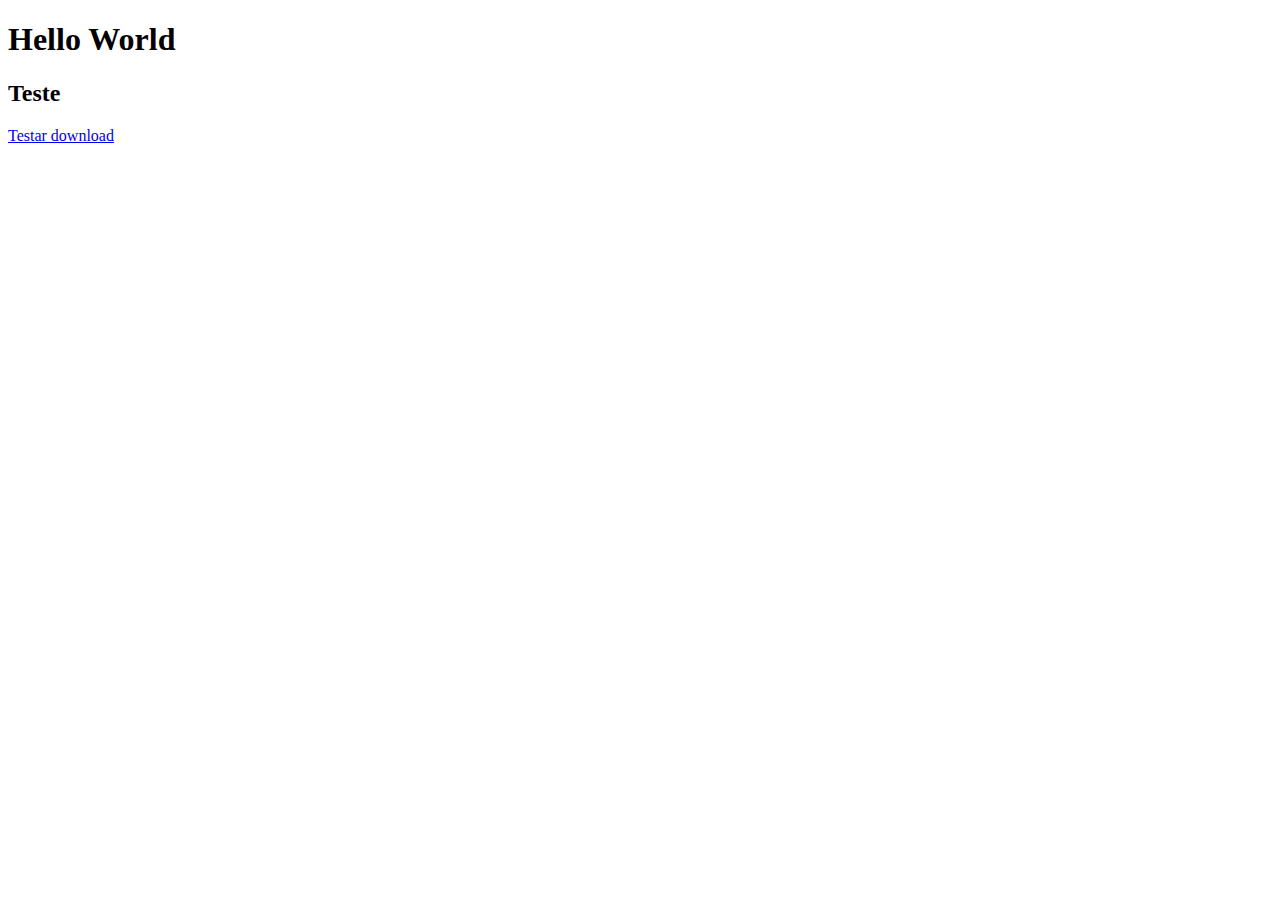
==== index.html @ 8bbfe2a3 "testar download" ====
<!DOCTYPE html>
<html>
  <head>
    <meta name="google-adsense-account" content="ca-pub-3109586549616699">
    <meta charset="UTF-8"/>
</head>
  <body>
    <h1>Hello World</h1>
    <h2>Teste</h2>
    <a href="magnet:?xt=urn:btih:42316E15598255E6E507F90A61927417BB854336&dn=Madame.Web.2024.1080p.HDCAM.Dublado.V.2.mkv&tr=udp%3a%2f%2ftracker.openbittorrent.com%3a80%2fannounce&tr=udp%3a%2f%2ftracker.opentrackr.org%3a1337%2fannounce&tr=wss%3a%2f%2fwstracker.online">
      Testar download    
    </a>
  </body>
</html>
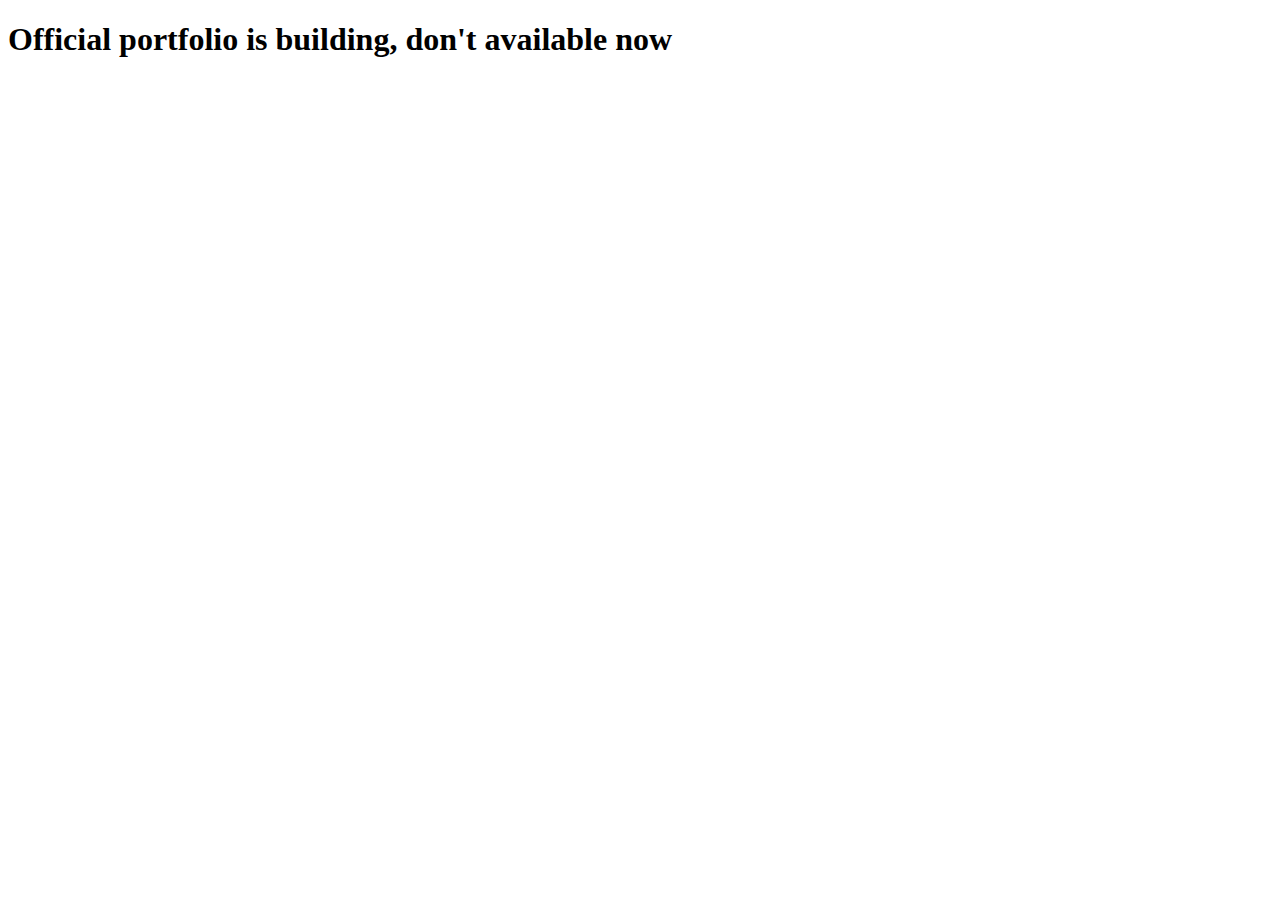
==== commit ac22a0d2: "Update index.html" ====
--- a/index.html
+++ b/index.html
@@ -5,10 +5,6 @@
     <meta charset="UTF-8"/>
 </head>
   <body>
-    <h1>Hello World</h1>
-    <h2>Teste</h2>
-    <a href="magnet:?xt=urn:btih:42316E15598255E6E507F90A61927417BB854336&dn=Madame.Web.2024.1080p.HDCAM.Dublado.V.2.mkv&tr=udp%3a%2f%2ftracker.openbittorrent.com%3a80%2fannounce&tr=udp%3a%2f%2ftracker.opentrackr.org%3a1337%2fannounce&tr=wss%3a%2f%2fwstracker.online">
-      Testar download    
-    </a>
+    <h1>Official portfolio is building, don't available now</h1>
   </body>
 </html>
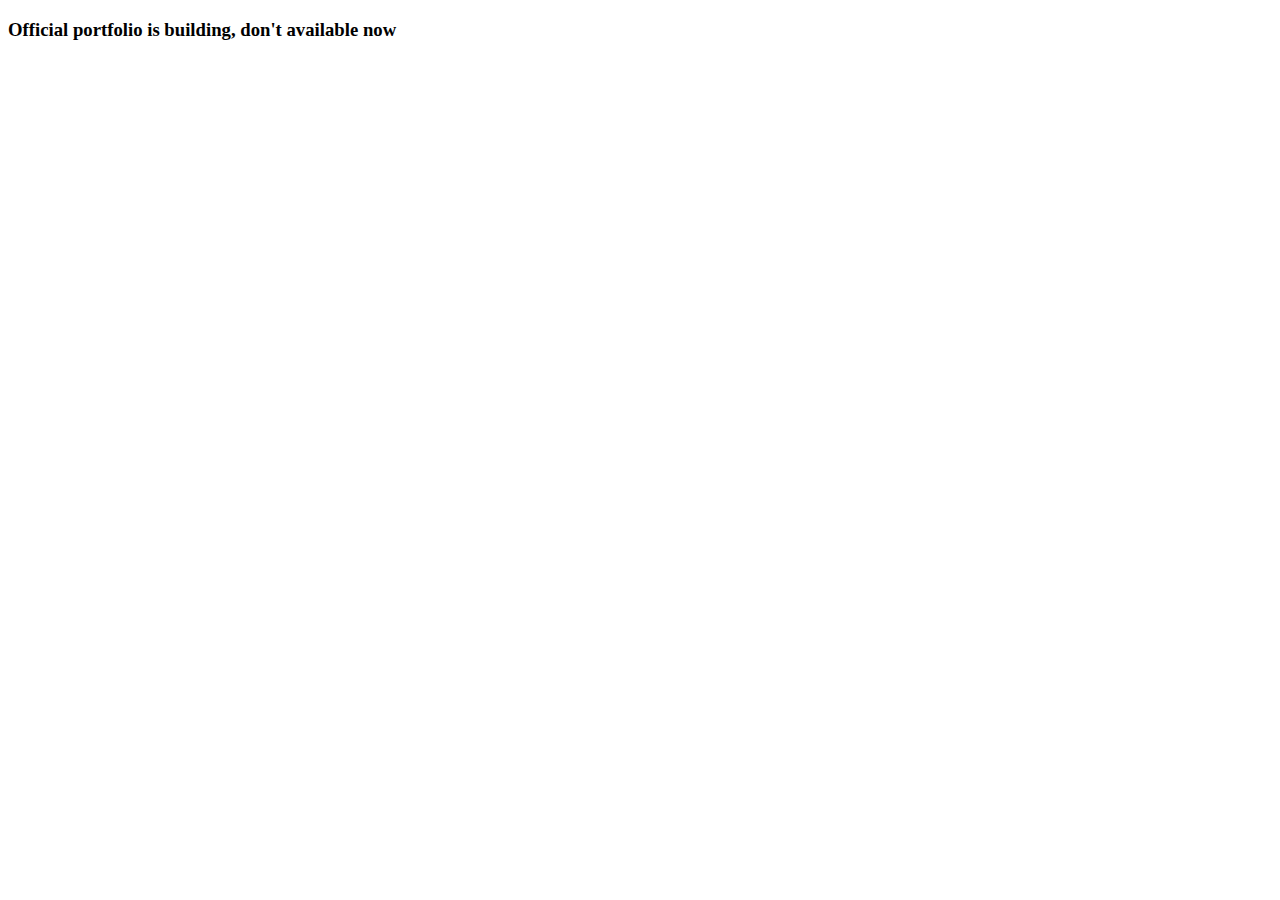
==== commit 8741afe5: "Update index.html" ====
--- a/index.html
+++ b/index.html
@@ -5,6 +5,6 @@
     <meta charset="UTF-8"/>
 </head>
   <body>
-    <h1>Official portfolio is building, don't available now</h1>
+    <h3 style="center">Official portfolio is building, don't available now</h3>
   </body>
 </html>
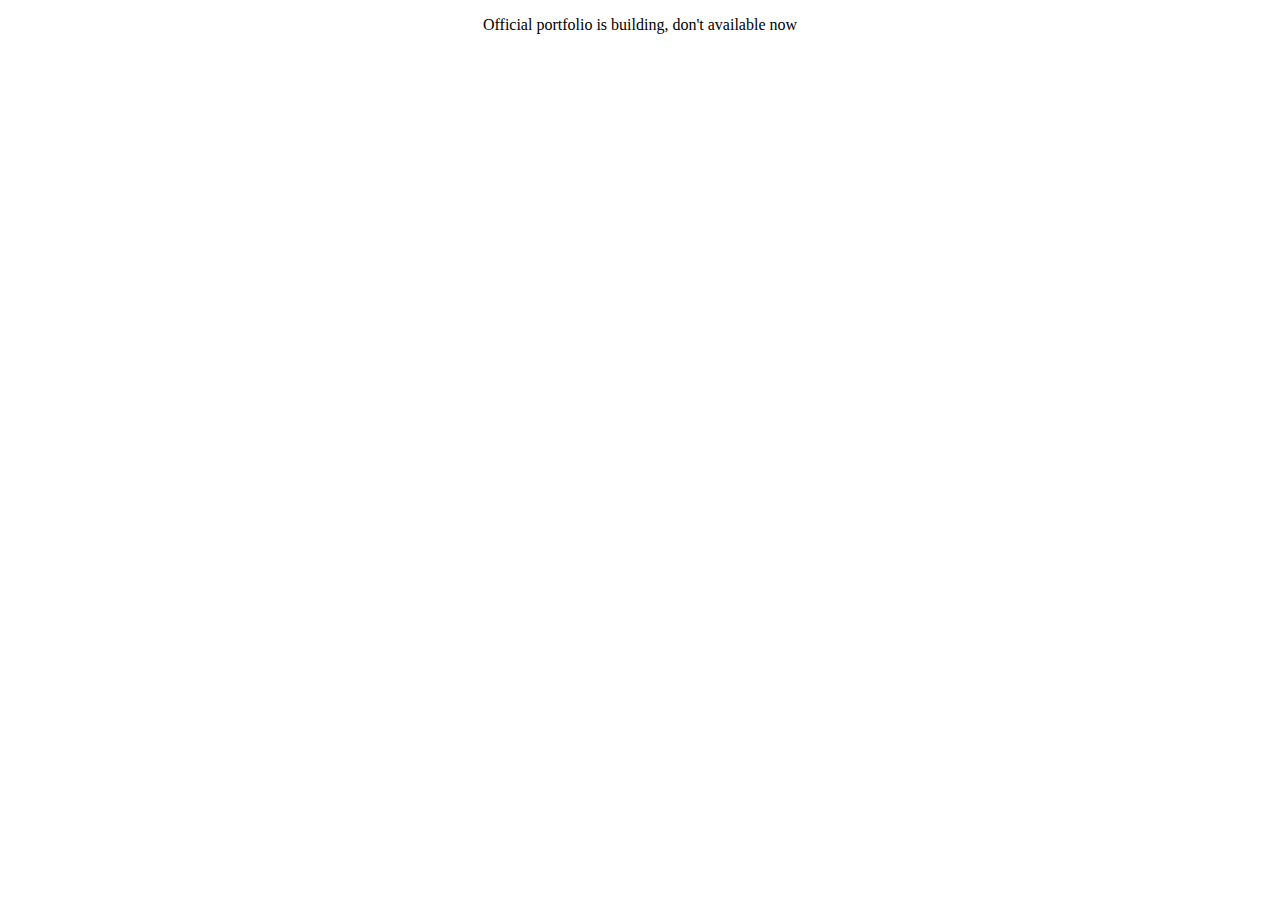
==== commit ada8850d: "Update index.html" ====
--- a/index.html
+++ b/index.html
@@ -5,6 +5,6 @@
     <meta charset="UTF-8"/>
 </head>
   <body>
-    <h3 style="center">Official portfolio is building, don't available now</h3>
+    <p style="text-align: center;">Official portfolio is building, don't available now</p>
   </body>
 </html>
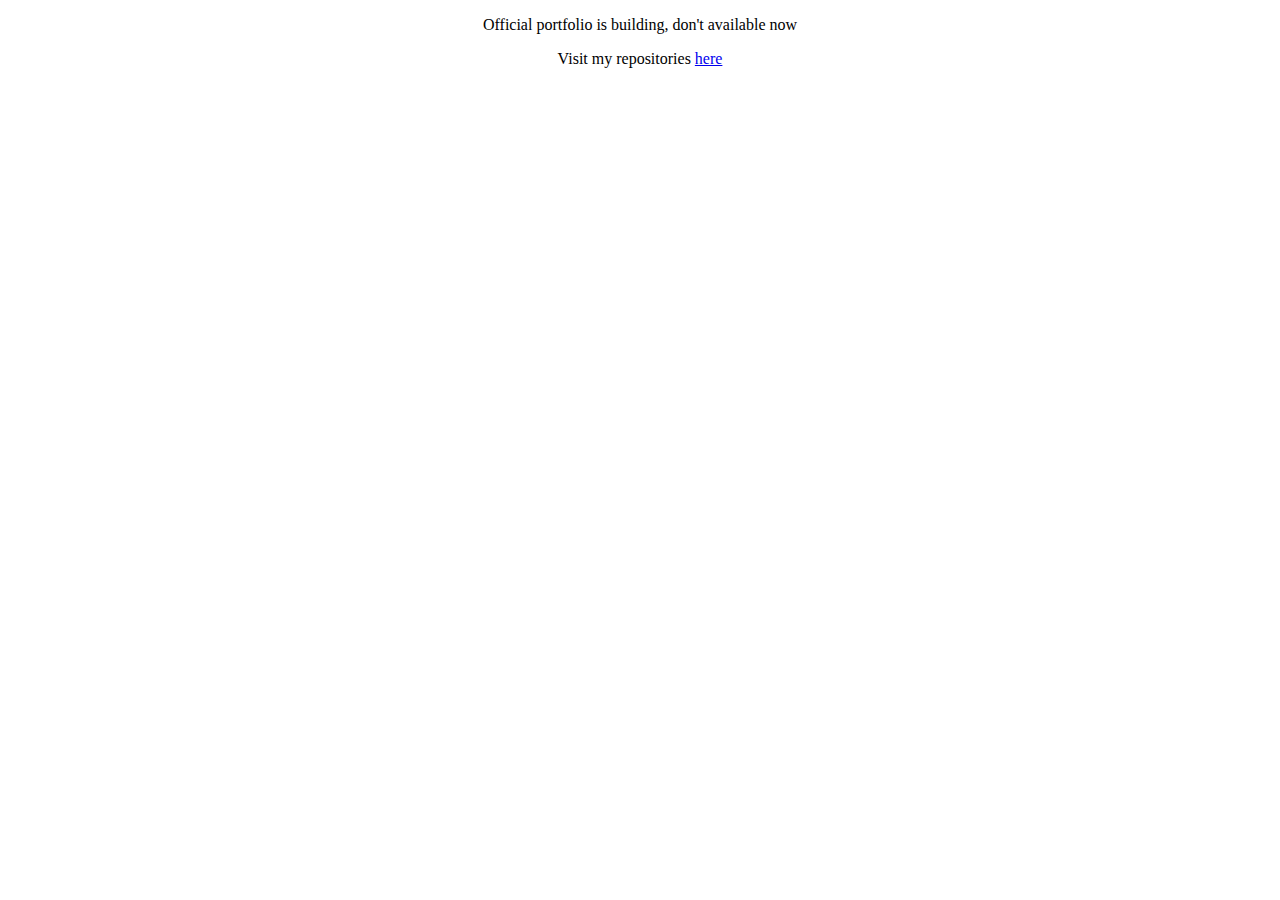
==== commit 4a087a1e: "Update index.html" ====
--- a/index.html
+++ b/index.html
@@ -6,5 +6,6 @@
 </head>
   <body>
     <p style="text-align: center;">Official portfolio is building, don't available now</p>
+    <p style="text-align: center;">Visit my repositories <a href="https://www.github.com/lussatisantos">here</a></p>
   </body>
 </html>
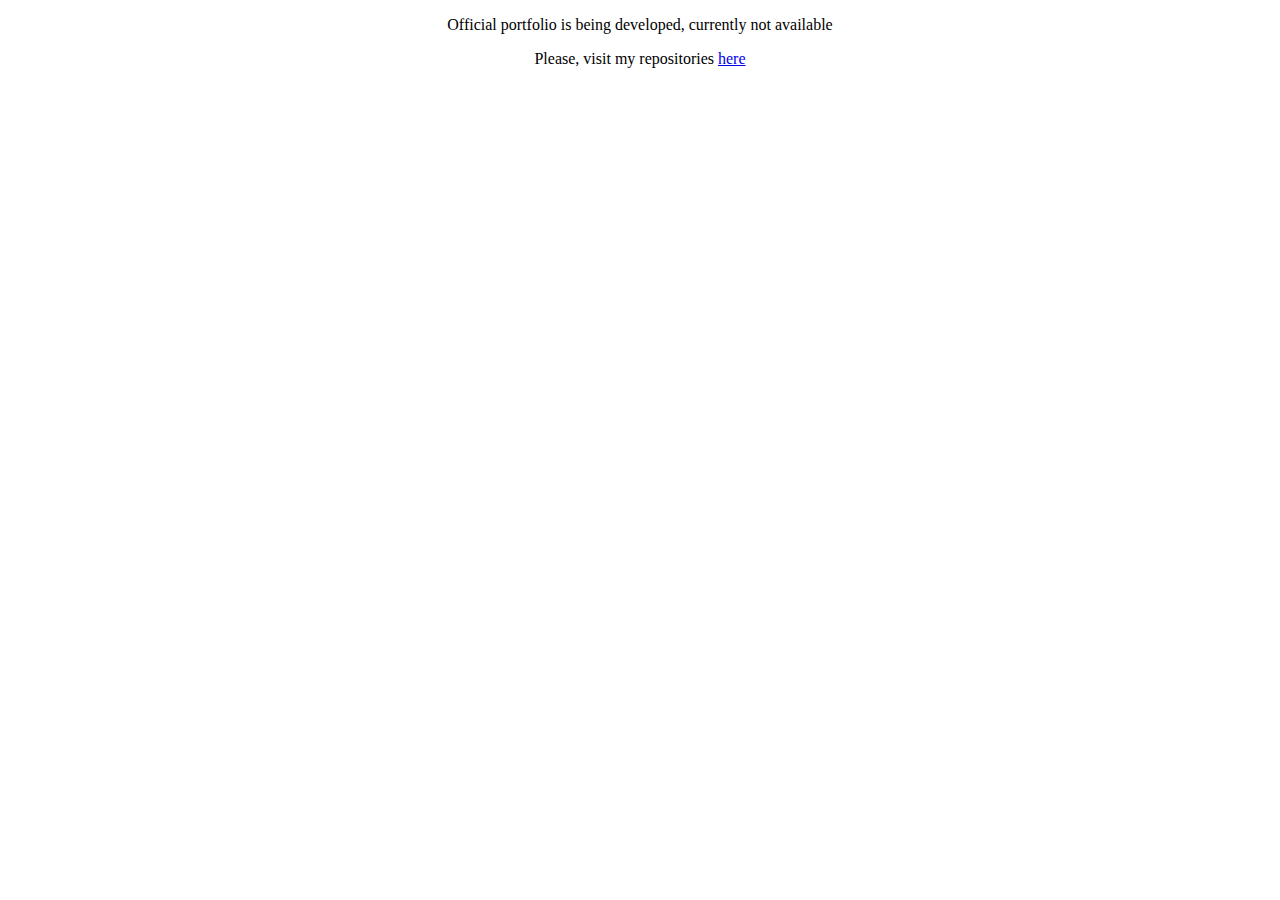
==== commit bdd8b31f: "Update index.html" ====
--- a/index.html
+++ b/index.html
@@ -5,7 +5,7 @@
     <meta charset="UTF-8"/>
 </head>
   <body>
-    <p style="text-align: center;">Official portfolio is building, don't available now</p>
-    <p style="text-align: center;">Visit my repositories <a href="https://www.github.com/lussatisantos">here</a></p>
+    <p style="text-align: center;">Official portfolio is being developed, currently not available</p>
+    <p style="text-align: center;">Please, visit my repositories <a href="https://www.github.com/lussatisantos">here</a></p>
   </body>
 </html>
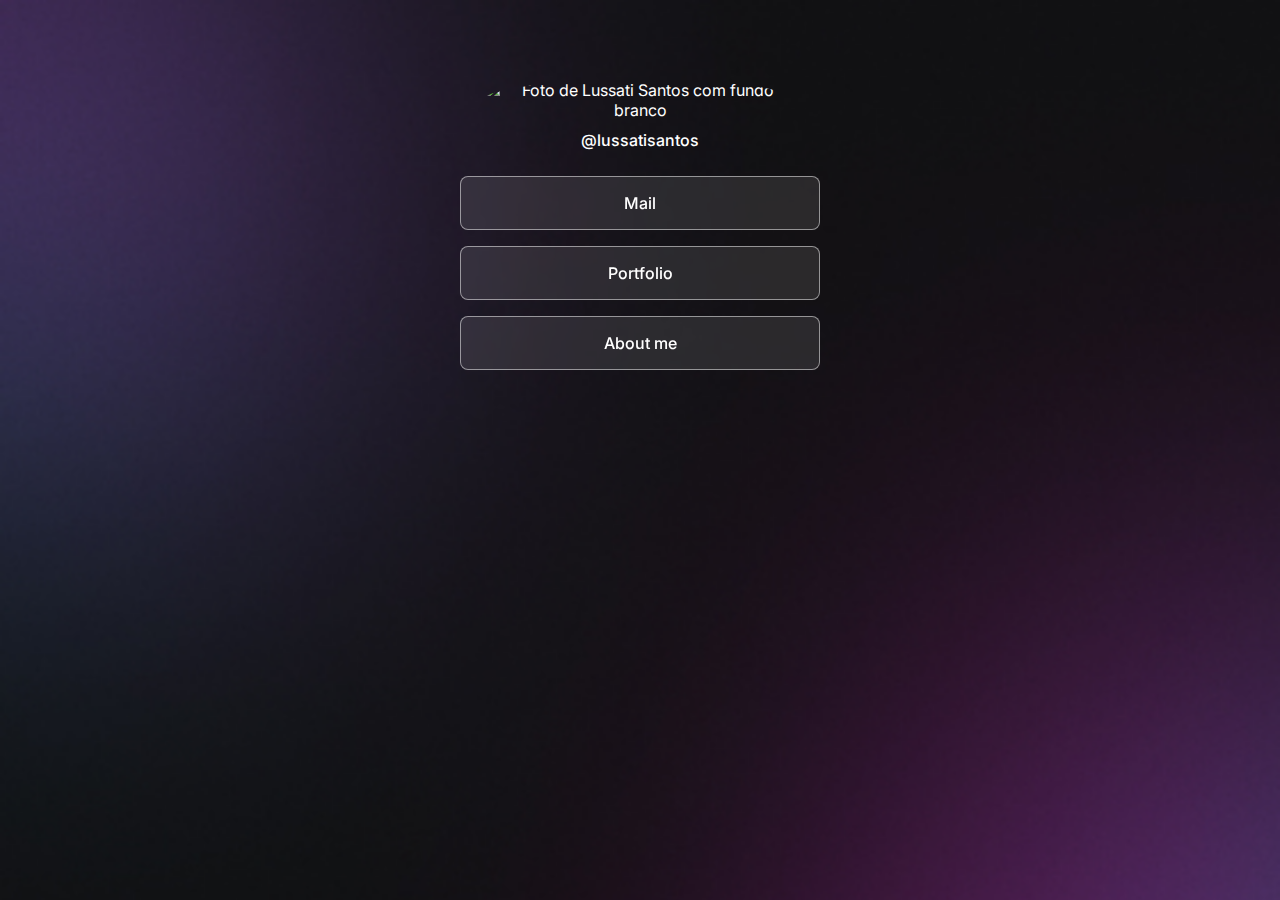
==== commit a7544ed0: "upgrade layout" ====
--- a/index.html
+++ b/index.html
@@ -1,11 +1,29 @@
 <!DOCTYPE html>
-<html>
-  <head>
-    <meta name="google-adsense-account" content="ca-pub-3109586549616699">
-    <meta charset="UTF-8"/>
+<html lang="en">
+<head>
+
+    <link rel="preconnect" href="https://fonts.googleapis.com">
+    <link rel="preconnect" href="https://fonts.gstatic.com" crossorigin>
+    <link href="https://fonts.googleapis.com/css2?family=Inter&display=swap; 500&display=swap" rel="stylesheet">
+
+    <meta charset="UTF-8">
+    <meta name="viewport" content="width=device-width, initial-scale=1.0">
+    <title>Lussati Santos</title>
+    <link rel="stylesheet" href="css/style.css">
 </head>
-  <body>
-    <p style="text-align: center;">Official portfolio is being developed, currently not available</p>
-    <p style="text-align: center;">Please, visit my repositories <a href="https://www.github.com/lussatisantos">here</a></p>
-  </body>
-</html>
+<body>
+    
+    <div id="container">
+        <div id="profile">
+            <img src="https://github.com/lussatisantos.png" alt="Foto de Lussati Santos com fundo branco">
+            <p>@lussatisantos</p>
+        </div>
+        <ul>
+            <li><a href="#" target="_blank">Mail</a></li>
+            <li><a href="#" target="_blank">Portfolio</a></li>
+            <li><a href="#" target="_blank">About me</a></li>
+        </ul>
+    </div>
+
+</body>
+</html>--- a/css/style.css
+++ b/css/style.css
@@ -0,0 +1,74 @@
+* {
+    margin: 0;
+    padding: 0;
+    box-sizing: border-box;
+}
+
+body {
+    background-image: url(../assets/bg-mobile.jpg);
+    background-repeat: no-repeat;
+    background-position:top center;
+    background-size: cover;
+
+    /*background: color image repeat position/size */
+
+    /* background: url(../assets/bg-mobile.jpg) no-repeat top center/cover; */
+}
+
+body * {
+    font-family: 'Inter', sans-serif;
+    color: #FFFFFF;
+}
+
+#container {
+    width: 360px;
+    margin: 56px auto 0px auto;
+}
+
+#profile {
+    padding: 24px;
+    text-align: center;
+}
+
+#profile img {
+    border-radius: 100%;
+    width: 112px;
+}
+
+#profile p {
+    font-weight: 500;
+    line-height: 24px;
+    margin-top: 8px;
+}
+
+ /* links */
+ ul {
+     display: flex;
+     list-style: none;
+     flex-direction: column;
+     gap: 16px;
+}
+
+ul li a{
+    display: flex;
+    align-items: center;
+    justify-content: center;
+
+    padding: 16px 24px;
+
+    background-color: rgba(255, 255, 255, 0.1);
+    border: 1px solid rgba(255, 255, 255, 0.5);
+    border-radius: 8px;
+    backdrop-filter: blur(4px);
+    --webkit-backdrop-filter: blur(4px);
+
+    text-decoration: none;
+    font-weight: 500;
+
+    transition: background 0.9s;
+}
+
+ul li a:hover {
+    background-color: rgba(255, 255, 255, 0.5);
+    border: 1px solid white;
+}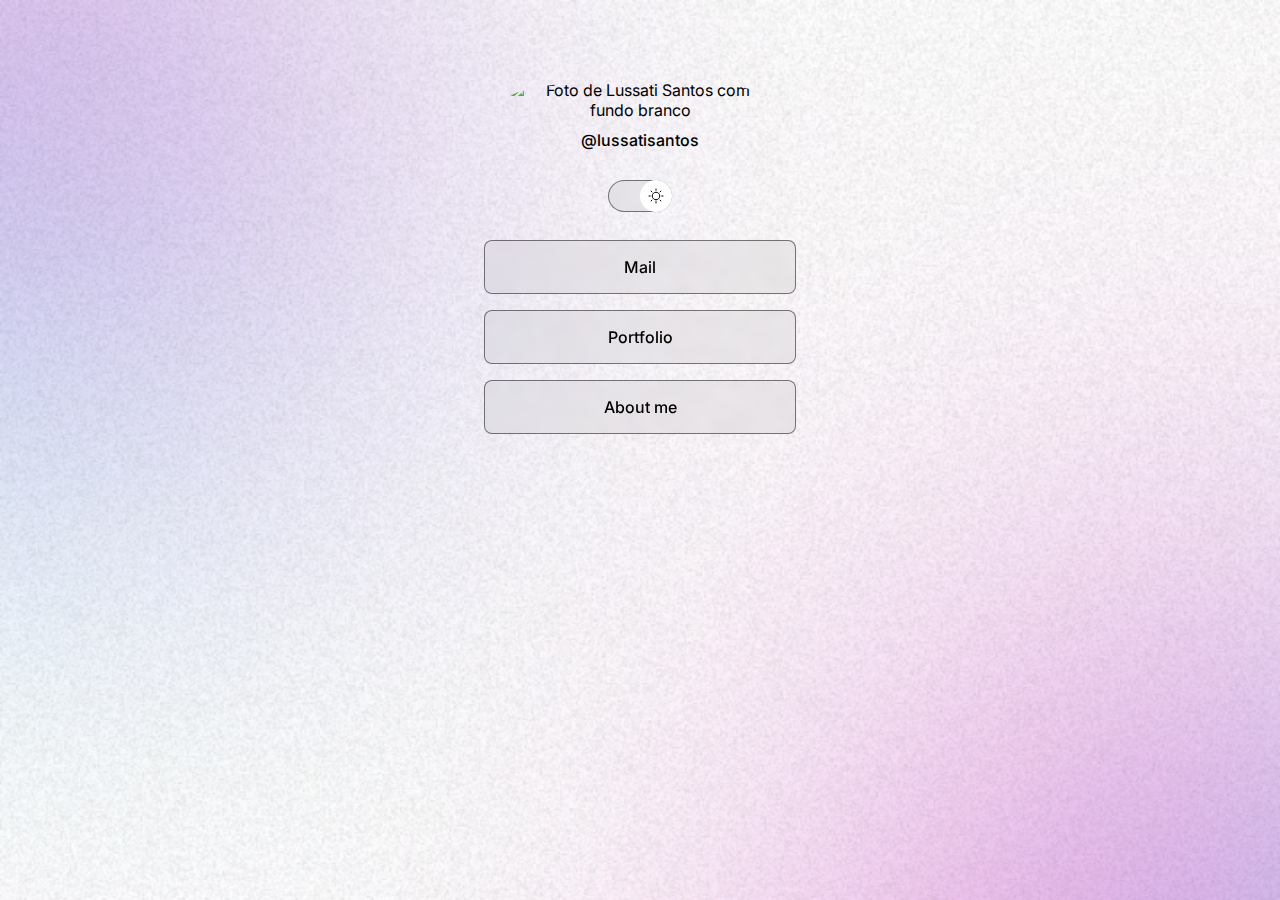
==== commit c6101885: "light mode" ====
--- a/index.html
+++ b/index.html
@@ -1,5 +1,5 @@
 <!DOCTYPE html>
-<html lang="en">
+<html lang="en" class="light">
 <head>
 
     <link rel="preconnect" href="https://fonts.googleapis.com">
@@ -18,12 +18,27 @@
             <img src="https://github.com/lussatisantos.png" alt="Foto de Lussati Santos com fundo branco">
             <p>@lussatisantos</p>
         </div>
+
+        <div id="switch" onclick="toggleMode()">
+            <button></button>
+            <span></span>
+        </div>
         <ul>
-            <li><a href="#" target="_blank">Mail</a></li>
+            <li><a href="mailto:contacto.lussatisantos@gmail.com" target="_blank">Mail</a></li>
             <li><a href="#" target="_blank">Portfolio</a></li>
             <li><a href="#" target="_blank">About me</a></li>
         </ul>
+
+        <div id="social-links">
+            <a href="https://github.com/lussatisantos" target="_blank"><ion-icon name="logo-github"></ion-icon></a>
+            <a href="https://instagram.com/lussati_santos" target="_blank"><ion-icon name="logo-instagram"></ion-icon></a>
+           <a href="https://youtube.com/@lussatisantos" target="_blank"> <ion-icon name="logo-youtube"></ion-icon></a>
+            <a href="https://linkedin.com/in/lussatisantos" target="_blank"><ion-icon name="logo-linkedin"></ion-icon></a>
+        </div>
     </div>
+    <script type="module" src="https://unpkg.com/ionicons@7.1.0/dist/ionicons/ionicons.esm.js"></script>
+    <script nomodule src="https://unpkg.com/ionicons@7.1.0/dist/ionicons/ionicons.js"></script>
 
+    <script src="script.js"></script>
 </body>
 </html>--- a/css/style.css
+++ b/css/style.css
@@ -4,8 +4,28 @@
     box-sizing: border-box;
 }
 
+:root {
+    --text-color: white;
+    --bg-url: url('../assets/bg-mobile.jpg') ;
+    --stroke-color: rgba(255, 255, 255, 0.5);
+    --surface-color: rgba(255, 255, 255, 0.05);
+    --surface-color-hover: rgba(0, 0, 0, 0.02);
+    --highlight-color: rgba(255, 255, 255, 0.08);
+    --switch-bg-url: url('../assets/moon-stars.svg');
+}
+
+.light {
+    --text-color: black;
+    --bg-url: url('../assets/bg-mobile-light.jpg') ;
+    --stroke-color:rgba(0, 0, 0, 0.5);
+    --surface-color: rgba(0, 0, 0, 0.05);
+    --surface-color-hover: rgba(0, 0, 0, 0.02);
+    --highlight-color: rgba(0, 0, 0, 0.1);
+    --switch-bg-url: url('../assets/sun.svg');
+}
+
 body {
-    background-image: url(../assets/bg-mobile.jpg);
+    background-image: var(--bg-url);
     background-repeat: no-repeat;
     background-position:top center;
     background-size: cover;
@@ -17,12 +37,13 @@
 
 body * {
     font-family: 'Inter', sans-serif;
-    color: #FFFFFF;
+    color: var(--text-color);
 }
 
 #container {
     width: 360px;
     margin: 56px auto 0px auto;
+    padding: 0 24px;
 }
 
 #profile {
@@ -41,12 +62,51 @@
     margin-top: 8px;
 }
 
+#switch {
+    position: relative;
+    width: 64px;
+    margin: 4px auto;
+}
+
+ /* Switches */
+ #switch button {
+    width: 32px;
+    height: 32px;
+    background: white var(--switch-bg-url) no-repeat center;
+    border: 0;
+    border-radius: 50%;
+
+    position: absolute;
+    top: 50%;
+    left: 0;
+    z-index: 1;
+    transform: translateY(-50%);
+ }
+
+ .light #switch button{
+    right: 0;
+    left: initial;
+ }
+
+ #switch span {
+    display: block;
+    width: 64px;
+    height: 32px;
+    background: var(--surface-color);
+    border: 1px solid var(--stroke-color);
+    backdrop-filter: blur(4px);
+    --webkit-backdrop-filter: blur(4px);
+    border-radius: 9999px;
+ }
+
  /* links */
  ul {
      display: flex;
      list-style: none;
      flex-direction: column;
      gap: 16px;
+
+     padding: 24px 0;
 }
 
 ul li a{
@@ -56,8 +116,8 @@
 
     padding: 16px 24px;
 
-    background-color: rgba(255, 255, 255, 0.1);
-    border: 1px solid rgba(255, 255, 255, 0.5);
+    background-color: var(--surface-color);
+    border: 1px solid var(--stroke-color);
     border-radius: 8px;
     backdrop-filter: blur(4px);
     --webkit-backdrop-filter: blur(4px);
@@ -69,6 +129,33 @@
 }
 
 ul li a:hover {
-    background-color: rgba(255, 255, 255, 0.5);
-    border: 1px solid white;
+    background-color: var(--surface-color-hover);
+    border: 1px solid var(--text-color);
+}
+
+/* social links */
+
+#social-links {
+    display: flex;
+    justify-content: center;
+
+    padding: 24px 0;
+
+    font-size: 24px;
+
+}
+
+#social-links a {
+    display: flex;
+    align-items: center;
+    justify-content: center;
+    padding: 16px;
+
+    transition: background(0.2px);
+    border-radius: 50%;
+}
+
+#social-links a:hover {
+    background-color: var(--highlight-color);
+    padding: 16px;
 }